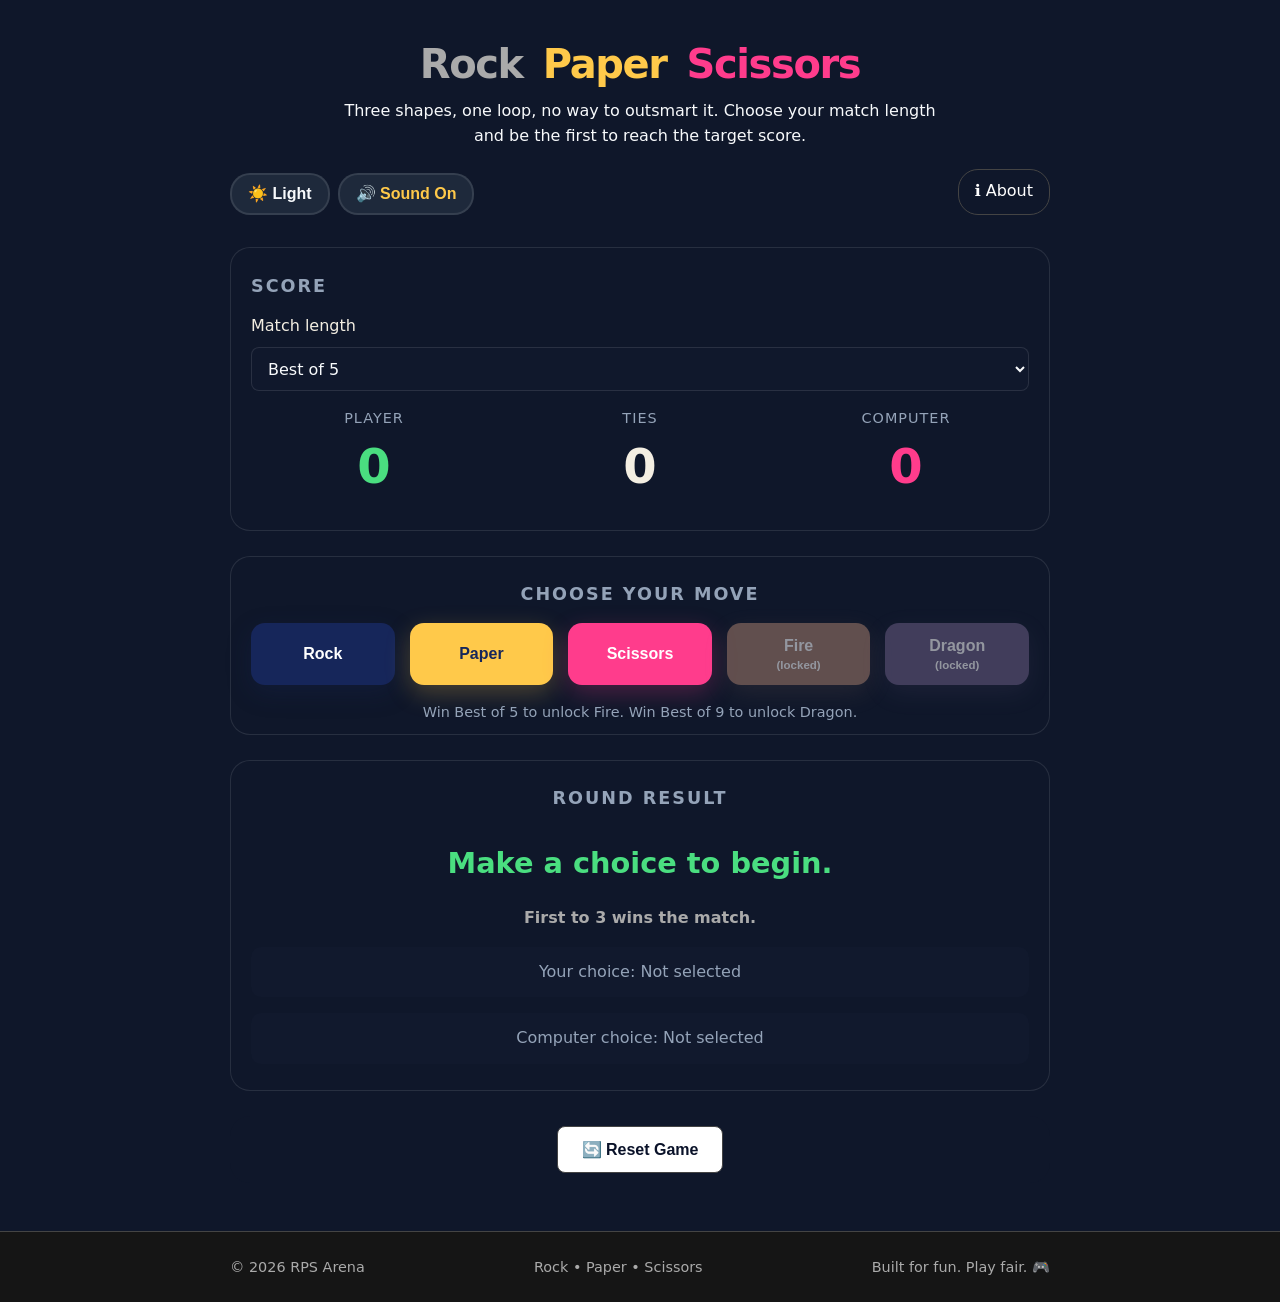
==== index.html @ 644992f8 "DM feat: fixed the script and style links" ====
<!DOCTYPE html>
<html lang="en" data-theme="dark">
    <head>
        <meta charset="UTF-8">
        <meta name="viewport" content="width=device-width, initial-scale=1.0">
        <title>🎮RPS Arena — Rock, Paper, Scissors</title>
        <link rel="stylesheet" href="./assets/css/style.css">
    </head>
  <body>
  <div id="app">
    <!-- HEADER -->
    <header class="site-header">
      <h1 class="wordmark">
        <span>Rock</span><span>Paper</span><span>Scissors</span>
        </h1>
        <p class="premise">
        Three shapes, one loop, no way to outsmart it. Choose your match length
        and be the first to reach the target score.
        </p>
        <div class="nav-container">
            <!-- NAV TOGGLES -->
            <div class="nav-toggles">
                <button type="button" id="theme-toggle" class="toggle-btn" aria-pressed="false">
                    <span class="toggle-icon" aria-hidden="true">🌙</span>
                    <span>Dark</span>
                </button>

                <button type="button" id="sound-toggle" class="toggle-btn" aria-pressed="true">
                    <span class="toggle-icon" aria-hidden="true">🔊</span>
                    <span>Sound On</span>
                </button>
            </div>
            <!-- MAIN NAVIGATION -->
            <nav class="main-nav" aria-label="Main navigation">
                <a href="about.html">ℹ️ About</a>
            </nav>
        </div>
    </header>

    <div class="shell">
      <main>
        <section aria-labelledby="score-heading">
            <h2 id="score-heading">Score</h2>
            <label for="match-length">Match length</label>
            <select id="match-length">
                <option value="5">Best of 5</option>
                <option value="9">Best of 9</option>
            </select>
            <dl>
                <div>
                    <dt>Player</dt>
                    <dd id="player-score">0</dd>
                </div>
                <div>
                    <dt>ties</dt>
                    <dd id="ties-score">0</dd>
                </div>
                <div>
                    <dt>Computer</dt>
                    <dd id="computer-score">0</dd>
                </div>
            </dl>
        </section>

        <section aria-labelledby="choice-heading">
            <h2 id="choice-heading">Choose your move</h2>
            <div>
                <button type="button" id="rock-button" class="rock-button">Rock</button>
                <button type="button" id="paper-button" class="paper-button">Paper</button>
                <button type="button" id="scissors-button" class="scissors-button">Scissors</button>
                <button type="button" id="fire-button" class="fire-button">Fire <span>(locked)</span></button>
                <button type="button" id="dragon-button" class="dragon-button">Dragon <span>(locked)</span></button>
            </div>
            <p id="abilities-status" class="abilities-status">Win Best of 5 to unlock Fire. Win Best of 9 to unlock Dragon.</p>
        </section>

        <section aria-labelledby="result-heading" aria-live="polite">
            <h2 id="result-heading" class="result-heading">Round result</h2>
            <p id="round-result" class="round-result">Make a choice to begin.</p>
            <p id="match-status" class="match-status">First to 3 wins the match.</p>
            <p id="player-choice" class="player-choice">Your choice: Not selected</p>
            <p id="computer-choice" class="computer-choice">Computer choice: Not selected</p>
        </section>

        <section aria-labelledby="reset-heading" class="reset-section">
            <button type="button" id="reset-button">🔄 Reset Game</button>
        </section>
    </main>
    </div>

    <!-- FOOTER --> 
    <footer class="site-footer"> 
        <div class="footer-content"> 
            <p> &copy; 2026 RPS Arena </p> 
            <p> Rock • Paper • Scissors </p> 
            <p> Built for fun. Play fair. 🎮 </p> 
        </div>
    </footer>
    <script src="./assets/JavaScript/script.js"></script>
    <script src="./assets/JavaScript/theme.js"></script>
  </body>
</html>
---- assets/css/style.css ----
:root {
  --ink: #0f1b3d;
  --ink-2: #16265a;
  --ink-3: #0a1229;
  --bone-dim: #b8b1a0;
  --fluo: #ff3c8c;
  --sun: #ffc94a;
  --font-ui: system-ui, -apple-system, "Segoe UI", Roboto, sans-serif;
  --seam: 2px;
  --radius: 4px;
  --ease: cubic-bezier(0.2, 0.8, 0.2, 1);
  --radius-pill: 20px;
}

html[data-theme="dark"] {
  --body-background: #0f172a;
  --background: #0f172a;
  --border: rgba(255, 255, 255, 0.1);
  --text: #f8fafc;
  --bone: #f3eee2;
  --panel-light: rgba(18, 26, 46, 0.75);
  --panel: rgba(18, 26, 46, 0.9);
  --border-color: #444;
  --text-color: #ffffff;
  --text-secondary: #aaaaaa;
  --button-background: #222222;
  --footer-background: #151515;
  --reset-background: #fff;
  --muted: #94a3b8;
  --accent: #4ade80;
  --scissors: #ff3c8c;
  --bg-panel-alt: #1e293b;
  --accent-secondary: #ffc94a;
  --border-hover: #94a3b8;
}

html[data-theme="light"] {
  --body-background: #f8fafc;
  --background: #dddddd;
  --border: rgba(0, 0, 0, 0.1);
  --text: #0f172a;
  --bone: #0f172a;
  --panel-light: rgba(255, 255, 255, 0.75);
  --panel: rgba(255, 255, 255, 0.9);
  --text-secondary: #0f172a;
  --border-color: #cccccc;
  --text-color: #222222;
  --button-background: #eeeeee;
  --footer-background: #dddddd;
  --reset-background: #dddddd;
  --muted: #475569;
  --accent: #166534;
  --scissors: #be185d;
  --bg-panel-alt: #ffffff;
  --accent-secondary: #b45309;
  --border-hover: #64748b;
}

* {
  box-sizing: border-box;
}

html,
body {
  height: 100%;
}

body {
  font-family: var(--font-ui);
  line-height: 1.55;
  background-color: var(--ink);
  background: var(--body-background);
  color: var(--bone);
  font-optical-sizing: auto;
  -webkit-font-smoothing: antialiased;
  margin: 0;
}

.shell {
  max-width: 820px;
  margin: 0 auto;
  position: relative;
  z-index: 1;
  width: 100%;
}
#app {
  margin: 0 auto;
  padding: 0;
}
/* ---------- masthead ---------- */
.site-header {
  width: 100%;
  padding: 2rem 1rem;
  text-align: center;
}
.wordmark {
  font-size: 2.5rem;
  font-weight: 800;
  line-height: 0.84;
  letter-spacing: -0.035em;
  font-variation-settings: "wdth" 90;
  margin: 1rem 0;
}
.wordmark span {
  display: inline-block;
  color: var(--text-secondary);
}
.wordmark span:nth-child(2) {
  padding-left: 0.5em;
  color: var(--sun);
}
.wordmark span:nth-child(3) {
  padding-left: 0.5em;
  color: var(--fluo);
}

.premise {
  text-align: center;
  max-width: 600px;
  margin: auto;
  color: var(--text);
  font-size: 1rem;
  line-height: 1.6;
}

/* MAIN SHELL */
main {
  display: grid;
  gap: 25px;
}

.nav-container {
  display: flex;
  justify-content: space-between;
  align-items: center;
  width: 100%;
  max-width: 820px;
  margin: 0 auto;
}

/* SECTIONS / CARDS */
main section {
  background: var(--background);
  border: 1px solid var(--border);
  border-radius: 20px;
  padding: 10px 20px;
}

main section h2 {
  font-size: 1.1rem;
  text-transform: uppercase;
  letter-spacing: 2px;
  color: var(--muted);
}

#match-length {
  display: block;
  width: 100%;
  margin: 0.5rem 0 1rem;
  padding: 0.65rem 0.75rem;
  border: 1px solid var(--border);
  border-radius: 8px;
  background: var(--panel-light);
  color: var(--text);
  font: inherit;
}

.nav-toggles {
  display: flex;
  gap: 0.5rem;
  justify-content: center;
  margin-top: 1.5rem;
  flex-wrap: wrap;
}

.toggle-btn {
  background: var(--bg-panel-alt);
  color: var(--text);
  border: 2px solid var(--border);
  border-radius: var(--radius-pill);
  padding: 0.6rem 1rem;
  font-size: 1rem;
  cursor: pointer;
}
.toggle-btn[aria-pressed="true"] {
  color: var(--accent-secondary);
}

/* SCORE */
dl {
  display: grid;
  grid-template-columns: repeat(3, 1fr);
  gap: 20px;
}

dl > div {
  border-radius: 16px;
  text-align: center;
  min-width: 0;
}

dt {
  color: var(--muted);
  font-size: 0.9rem;
  text-transform: uppercase;
  letter-spacing: 1px;
}

dd {
  font-size: 3rem;
  font-weight: 900;
  margin: 0;
}

#player-score {
  color: var(--accent);
}

#computer-score {
  color: var(--scissors);
}

/* CHOICE BUTTONS */

#choice-heading {
  text-align: center;
}

#choice-heading + div {
  display: grid;
  grid-template-columns: repeat(5, 1fr);
  gap: 15px;
}

button {
  border: none;
  cursor: pointer;
  color: white;
  font-size: 1rem;
  font-weight: 800;
  border-radius: 14px;
  padding: 14px 20px;

  transition:
    transform 0.2s ease,
    box-shadow 0.2s ease,
    filter 0.2s ease;
}

button:hover {
  transform: translateY(-4px);
  filter: brightness(1.1);
}

button:active {
  transform: translateY(0) scale(0.97);
}

button:focus-visible {
  outline: 3px solid white;
  outline-offset: 3px;
}

/* Individual choices */
#rock-button {
  background: var(--ink-2);
  box-shadow: 0 8px 25px rgba(22, 38, 90, 0.25);
}

#paper-button {
  background: var(--sun);
  box-shadow: 0 8px 25px rgba(255, 201, 74, 0.25);
  color: var(--ink-2);
}

#scissors-button {
  background: var(--fluo);
  box-shadow: 0 8px 25px rgba(255, 60, 140, 0.25);
}

#fire-button {
  background: #ef6c35;
  box-shadow: 0 8px 25px rgba(239, 108, 53, 0.25);
}

#dragon-button {
  background: #7d4fd3;
  box-shadow: 0 8px 25px rgba(125, 79, 211, 0.25);
}

#fire-button span,
#dragon-button span {
  display: block;
  font-size: 0.72rem;
  margin-top: 4px;
}

button:disabled {
  cursor: not-allowed;
  filter: grayscale(0.7);
  opacity: 0.55;
  transform: none;
}

.abilities-status {
  color: var(--muted);
  font-size: 0.9rem;
  margin: 16px 0 0;
  text-align: center;
}

/* =========================
   ROUND RESULT
   ========================= */

[aria-labelledby="result-heading"] {
  text-align: center;
}

#round-result {
  font-size: 1.8rem;
  font-weight: 900;
  color: var(--accent);
  margin-bottom: 20px;
}

#player-choice,
#computer-choice {
  color: var(--muted);
  background: var(--panel-light);
  padding: 13px 16px;
  border-radius: 10px;
  margin-top: 10px;
}

.match-status {
  color: var(--text-secondary);
  font-weight: 700;
}

/* RESET BUTTON */
.reset-section {
  text-align: center;
  border: none;
}
#reset-button {
  display: inline-block;
  padding: 0.8rem 1.5rem;
  border-radius: 8px;
  background: var(--reset-background);
  color: var(--ink-3);
  text-decoration: none;
  border: 1px solid var(--border-color);
  transition: transform 0.2s ease;
  font-weight: bold;
}

#reset-button:hover {
  border-color: var(--border-hover);
}

/* MAIN NAVIGATION*/
.main-nav {
  display: flex;
  justify-content: center;
  align-items: center;
  gap: 1rem;
  margin: 1.25rem 0 0;
}

.main-nav a {
  padding: 0.6rem 1rem;
  color: var(--text-color);
  text-decoration: none;
  border: 1px solid var(--border-color);
  border-radius: var(--radius-pill);
  transition:
    background-color 0.2s ease,
    transform 0.2s ease;
}

.main-nav a:hover {
  transform: translateY(-2px);
}

.main-nav a:focus-visible {
  outline: 3px solid currentColor;
  outline-offset: 3px;
}

/* Current page */
.main-nav a[aria-current="page"] {
  font-weight: bold;
}

/*  ABOUT PAGE  */
.about-page {
  width: 100%;
  max-width: 820px;
  margin: 0 auto;
}
.about-us-img-container {
  display: flex;
  justify-content: center;
  flex-wrap: wrap;
  gap: 30px;
}
.participant {
  flex: 1 1 200px;
  text-align: center;
  max-width: 230px;
  margin: 0 auto;
}
figcaption b {
  font-size: 20px;
  margin: 10px 0;
  float: left;
  width: 100%;
}
.github-link {
  color: var(--text);
  font-size: 40px;
  text-decoration: none;
}
.participant-img {
  width: min(200px, 100%);
  aspect-ratio: 1;
  height: auto;
  object-fit: cover;
  border-radius: 50%;
  border: 3px solid var(--border-color);
}

.about-section h2 {
  margin-bottom: 1rem;
}

.about-section p {
  max-width: 820px;
  line-height: 1.7;
  color: var(--text-secondary);
}

.about-section ul {
  max-width: 820px;
  padding-left: 1.5rem;
  color: var(--text-secondary);
}

.about-section li {
  margin-bottom: 0.7rem;
}

/* TEAM MEMBERS */
.team-member h3 {
  margin-top: 0;
}

.team-member p {
  margin-bottom: 0;
}

/* ABOUT PAGE BUTTON */

.about-action {
  text-align: center;
  border: none;
}

.play-button {
  display: inline-block;
  padding: 0.8rem 1.5rem;
  border-radius: 8px;
  background: var(--reset-background);
  color: var(--ink-3);
  text-decoration: none;
  border: 1px solid var(--border-color);
  transition: transform 0.2s ease;
  font-weight: bold;
}

.play-button:hover {
  transform: translateY(-3px);
}

/* FOOTER */
.site-footer {
  width: 100%;
  margin-top: 3rem;
  padding: 1.5rem 1rem;
  border-top: 1px solid var(--border-color);
  background: var(--footer-background);
}

.footer-content {
  max-width: 820px;
  margin: 0 auto;
  display: flex;
  justify-content: space-between;
  align-items: center;
  gap: 1rem;
  text-align: center;
}

.footer-content p {
  margin: 0;
  color: var(--text-secondary);
  font-size: 0.9rem;
}

/* RESPONSIVE DESIGN */

@media (max-width: 650px) {
  body {
    padding: 25px 15px;
  }

  .wordmark {
    font-size: 2rem;
  }

  .footer-content {
    flex-direction: column;
  }

  .wordmark span {
    display: block;
    margin: 0;
  }

  main section {
    border-radius: 16px;
  }

  #choice-heading + div {
    grid-template-columns: 1fr;
  }

  dl {
    gap: 10px;
  }

  dd {
    font-size: 2.4rem;
  }

  button {
    padding: 16px;
  }

  .main-nav {
    flex-direction: column;
    width: 100%;
  }

  .nav-container {
    flex-direction: column;
    gap: 1rem;
  }

  .nav-toggles {
    width: 100%;
  }

  .main-nav {
    margin-top: 0;
  }

  .main-nav a {
    width: 100%;
    max-width: 250px;
    text-align: center;
  }

  .about-page {
    padding: 2rem 1rem;
  }
}

/* SMALL SCREEN */

@media (max-width: 400px) {
  .premise {
    font-size: 0.9rem;
  }
  #round-result {
    font-size: 1.4rem;
  }
  dl {
    grid-template-columns: 1fr;
  }
}
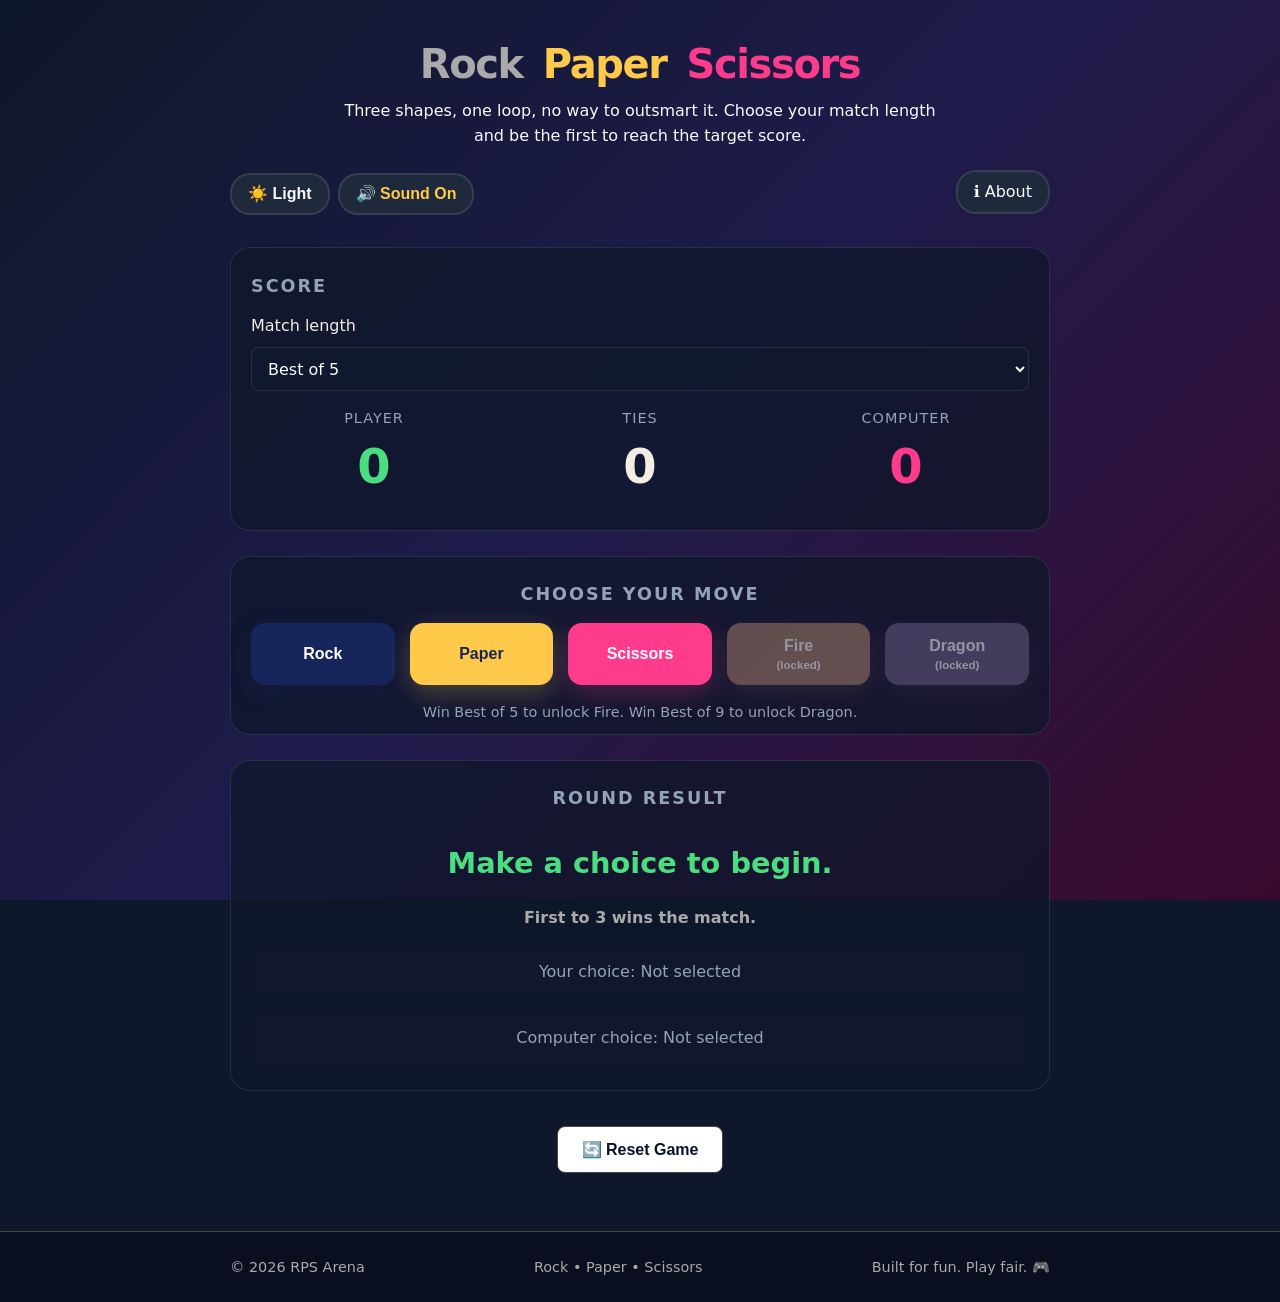
==== commit 82b22707: "Add Some Changes When Testing" ====
--- a/index.html
+++ b/index.html
@@ -1,102 +1,136 @@
-<!DOCTYPE html>
-<html lang="en" data-theme="dark">
-    <head>
-        <meta charset="UTF-8">
-        <meta name="viewport" content="width=device-width, initial-scale=1.0">
-        <title>🎮RPS Arena — Rock, Paper, Scissors</title>
-        <link rel="stylesheet" href="./assets/css/style.css">
-    </head>
+<!doctype html>
+<html lang="en" data-theme="dark" aria-current="page">
+  <head>
+    <meta charset="UTF-8" />
+    <meta name="viewport" content="width=device-width, initial-scale=1.0" />
+    <meta
+      name="description"
+      content="Play Rock, Paper, Scissors against the computer, choose Best of 5 or 9, and unlock Fire and Dragon moves."
+    />
+    <title>🎮RPS Arena — Rock, Paper, Scissors</title>
+    <link rel="stylesheet" href="./assets/css/style.css" />
+    <script src="assets/js/theme.js"></script>
+  </head>
   <body>
-  <div id="app">
-    <!-- HEADER -->
-    <header class="site-header">
-      <h1 class="wordmark">
-        <span>Rock</span><span>Paper</span><span>Scissors</span>
+    <div id="app">
+      <!-- HEADER -->
+      <header class="site-header">
+        <h1 class="wordmark">
+          <span>Rock</span><span>Paper</span><span>Scissors</span>
         </h1>
         <p class="premise">
-        Three shapes, one loop, no way to outsmart it. Choose your match length
-        and be the first to reach the target score.
+          Three shapes, one loop, no way to outsmart it. Choose your match
+          length and be the first to reach the target score.
         </p>
         <div class="nav-container">
-            <!-- NAV TOGGLES -->
-            <div class="nav-toggles">
-                <button type="button" id="theme-toggle" class="toggle-btn" aria-pressed="false">
-                    <span class="toggle-icon" aria-hidden="true">🌙</span>
-                    <span>Dark</span>
-                </button>
+          <!-- NAV TOGGLES -->
+          <div class="nav-toggles">
+            <button type="button" id="theme-toggle" class="toggle-btn">
+              <span class="toggle-icon" aria-hidden="true">🌙</span>
+              <span class="toggle-text">Dark</span>
+            </button>
 
-                <button type="button" id="sound-toggle" class="toggle-btn" aria-pressed="true">
-                    <span class="toggle-icon" aria-hidden="true">🔊</span>
-                    <span>Sound On</span>
-                </button>
-            </div>
-            <!-- MAIN NAVIGATION -->
-            <nav class="main-nav" aria-label="Main navigation">
-                <a href="about.html">ℹ️ About</a>
-            </nav>
+            <button
+              type="button"
+              id="sound-toggle"
+              class="toggle-btn"
+              aria-pressed="true"
+            >
+              <span class="toggle-icon" aria-hidden="true">🔊</span>
+              <span class="toggle-text">Sound On</span>
+            </button>
+          </div>
+          <!-- MAIN NAVIGATION -->
+          <nav class="main-nav" aria-label="Main navigation">
+            <a href="about.html">ℹ️ About</a>
+          </nav>
         </div>
-    </header>
+      </header>
 
-    <div class="shell">
-      <main>
-        <section aria-labelledby="score-heading">
+      <div class="shell">
+        <main>
+          <section aria-labelledby="score-heading">
             <h2 id="score-heading">Score</h2>
             <label for="match-length">Match length</label>
             <select id="match-length">
-                <option value="5">Best of 5</option>
-                <option value="9">Best of 9</option>
+              <option value="5">Best of 5</option>
+              <option value="9">Best of 9</option>
             </select>
             <dl>
-                <div>
-                    <dt>Player</dt>
-                    <dd id="player-score">0</dd>
-                </div>
-                <div>
-                    <dt>ties</dt>
-                    <dd id="ties-score">0</dd>
-                </div>
-                <div>
-                    <dt>Computer</dt>
-                    <dd id="computer-score">0</dd>
-                </div>
+              <div>
+                <dt>Player</dt>
+                <dd id="player-score">0</dd>
+              </div>
+              <div>
+                <dt>ties</dt>
+                <dd id="ties-score">0</dd>
+              </div>
+              <div>
+                <dt>Computer</dt>
+                <dd id="computer-score">0</dd>
+              </div>
             </dl>
-        </section>
+          </section>
 
-        <section aria-labelledby="choice-heading">
+          <section aria-labelledby="choice-heading">
             <h2 id="choice-heading">Choose your move</h2>
             <div>
-                <button type="button" id="rock-button" class="rock-button">Rock</button>
-                <button type="button" id="paper-button" class="paper-button">Paper</button>
-                <button type="button" id="scissors-button" class="scissors-button">Scissors</button>
-                <button type="button" id="fire-button" class="fire-button">Fire <span>(locked)</span></button>
-                <button type="button" id="dragon-button" class="dragon-button">Dragon <span>(locked)</span></button>
+              <button type="button" id="rock-button" class="rock-button">
+                Rock
+              </button>
+              <button type="button" id="paper-button" class="paper-button">
+                Paper
+              </button>
+              <button
+                type="button"
+                id="scissors-button"
+                class="scissors-button"
+              >
+                Scissors
+              </button>
+              <button type="button" id="fire-button" class="fire-button">
+                Fire <span>(locked)</span>
+              </button>
+              <button type="button" id="dragon-button" class="dragon-button">
+                Dragon <span>(locked)</span>
+              </button>
             </div>
-            <p id="abilities-status" class="abilities-status">Win Best of 5 to unlock Fire. Win Best of 9 to unlock Dragon.</p>
-        </section>
+            <p id="abilities-status" class="abilities-status">
+              Win Best of 5 to unlock Fire. Win Best of 9 to unlock Dragon.
+            </p>
+          </section>
 
-        <section aria-labelledby="result-heading" aria-live="polite">
+          <section aria-labelledby="result-heading" aria-live="polite">
             <h2 id="result-heading" class="result-heading">Round result</h2>
-            <p id="round-result" class="round-result">Make a choice to begin.</p>
-            <p id="match-status" class="match-status">First to 3 wins the match.</p>
-            <p id="player-choice" class="player-choice">Your choice: Not selected</p>
-            <p id="computer-choice" class="computer-choice">Computer choice: Not selected</p>
-        </section>
+            <p id="round-result" class="round-result">
+              Make a choice to begin.
+            </p>
+            <p id="match-status" class="match-status">
+              First to 3 wins the match.
+            </p>
+            <p id="player-choice" class="player-choice">
+              Your choice: Not selected
+            </p>
+            <p id="computer-choice" class="computer-choice">
+              Computer choice: Not selected
+            </p>
+          </section>
 
-        <section aria-labelledby="reset-heading" class="reset-section">
+          <section aria-label="Reset game" class="reset-section">
             <button type="button" id="reset-button">🔄 Reset Game</button>
-        </section>
-    </main>
+          </section>
+        </main>
+      </div>
+
+      <!-- FOOTER -->
+      <footer class="site-footer">
+        <div class="footer-content">
+          <p>&copy; 2026 RPS Arena</p>
+          <p>Rock • Paper • Scissors</p>
+          <p>Built for fun. Play fair. 🎮</p>
+        </div>
+      </footer>
+      <script src="./assets/js/script.js"></script>
     </div>
-
-    <!-- FOOTER --> 
-    <footer class="site-footer"> 
-        <div class="footer-content"> 
-            <p> &copy; 2026 RPS Arena </p> 
-            <p> Rock • Paper • Scissors </p> 
-            <p> Built for fun. Play fair. 🎮 </p> 
-        </div>
-    </footer>
-    <script src="./assets/JavaScript/script.js"></script>
-    <script src="./assets/JavaScript/theme.js"></script>
   </body>
 </html>
--- a/assets/css/style.css
+++ b/assets/css/style.css
@@ -1,20 +1,21 @@
 :root {
-  --ink: #0f1b3d;
   --ink-2: #16265a;
   --ink-3: #0a1229;
   --bone-dim: #b8b1a0;
   --fluo: #ff3c8c;
   --sun: #ffc94a;
   --font-ui: system-ui, -apple-system, "Segoe UI", Roboto, sans-serif;
-  --seam: 2px;
-  --radius: 4px;
-  --ease: cubic-bezier(0.2, 0.8, 0.2, 1);
   --radius-pill: 20px;
 }
 
 html[data-theme="dark"] {
-  --body-background: #0f172a;
-  --background: #0f172a;
+  --body-background: linear-gradient(
+    135deg,
+    #0f172a 0%,
+    #1e1b4b 50%,
+    #3b0a2e 100%
+  );
+  --background: rgba(15, 23, 42, 0.72);
   --border: rgba(255, 255, 255, 0.1);
   --text: #f8fafc;
   --bone: #f3eee2;
@@ -24,7 +25,7 @@
   --text-color: #ffffff;
   --text-secondary: #aaaaaa;
   --button-background: #222222;
-  --footer-background: #151515;
+  --footer-background: rgba(10, 15, 30, 0.85);
   --reset-background: #fff;
   --muted: #94a3b8;
   --accent: #4ade80;
@@ -35,8 +36,14 @@
 }
 
 html[data-theme="light"] {
-  --body-background: #f8fafc;
-  --background: #dddddd;
+  --body-background: linear-gradient(
+    135deg,
+    #f8fafc 0%,
+    #e0e7ff 50%,
+    #fce7f3 100%
+  );
+  --background: rgba(255, 255, 255, 0.8);
+  --footer-background: rgba(255, 255, 255, 0.7);
   --border: rgba(0, 0, 0, 0.1);
   --text: #0f172a;
   --bone: #0f172a;
@@ -46,7 +53,6 @@
   --border-color: #cccccc;
   --text-color: #222222;
   --button-background: #eeeeee;
-  --footer-background: #dddddd;
   --reset-background: #dddddd;
   --muted: #475569;
   --accent: #166534;
@@ -65,15 +71,30 @@
   height: 100%;
 }
 
+html {
+  background: #0f172a; /* fallback while the page loads */
+}
+
+html[data-theme="light"] {
+  background: #f8fafc;
+}
+
 body {
   font-family: var(--font-ui);
   line-height: 1.55;
-  background-color: var(--ink);
-  background: var(--body-background);
   color: var(--bone);
-  font-optical-sizing: auto;
   -webkit-font-smoothing: antialiased;
   margin: 0;
+  min-height: 100vh;
+  background: transparent;
+}
+/* Gradient layer that stays fixed while scrolling */
+body::before {
+  content: "";
+  position: fixed;
+  inset: 0;
+  z-index: -1;
+  background: var(--body-background);
 }
 
 .shell {
@@ -257,8 +278,7 @@
 }
 
 button:focus-visible {
-  outline: 3px solid white;
-  outline-offset: 3px;
+  outline: 3px solid var(--accent-secondary);
 }
 
 /* Individual choices */
@@ -309,9 +329,7 @@
   text-align: center;
 }
 
-/* =========================
-   ROUND RESULT
-   ========================= */
+/* ROUND RESULT */
 
 [aria-labelledby="result-heading"] {
   text-align: center;
@@ -342,6 +360,7 @@
 .reset-section {
   text-align: center;
   border: none;
+  background: none;
 }
 #reset-button {
   display: inline-block;
@@ -368,18 +387,29 @@
   margin: 1.25rem 0 0;
 }
 
+/* About button – same pill style as the toggle buttons */
 .main-nav a {
+  display: inline-flex;
+  align-items: center;
+  justify-content: center;
+  gap: 0.4rem;
+  min-height: 44px;
   padding: 0.6rem 1rem;
-  color: var(--text-color);
+  background: var(--bg-panel-alt);
+  color: var(--text);
+  border: 2px solid var(--border);
+  border-radius: var(--radius-pill);
+  font-size: 1rem;
+  line-height: 1.2;
   text-decoration: none;
-  border: 1px solid var(--border-color);
-  border-radius: var(--radius-pill);
   transition:
-    background-color 0.2s ease,
-    transform 0.2s ease;
+    transform 0.2s ease,
+    border-color 0.2s ease;
 }
 
 .main-nav a:hover {
+  transform: translateY(-2px);
+  border-color: var(--accent-secondary);
   transform: translateY(-2px);
 }
 
@@ -451,20 +481,11 @@
   margin-bottom: 0.7rem;
 }
 
-/* TEAM MEMBERS */
-.team-member h3 {
-  margin-top: 0;
-}
-
-.team-member p {
-  margin-bottom: 0;
-}
-
 /* ABOUT PAGE BUTTON */
-
 .about-action {
   text-align: center;
   border: none;
+  background: none;
 }
 
 .play-button {
@@ -479,10 +500,6 @@
   font-weight: bold;
 }
 
-.play-button:hover {
-  transform: translateY(-3px);
-}
-
 /* FOOTER */
 .site-footer {
   width: 100%;
@@ -508,8 +525,102 @@
   font-size: 0.9rem;
 }
 
+/* ========== 404 PAGE ========== */
+.error-page section {
+  text-align: center;
+  padding: 2rem 1.5rem;
+}
+
+.error-code {
+  margin: 0;
+  font-size: clamp(5rem, 20vw, 9rem);
+  font-weight: 900;
+  line-height: 1;
+  letter-spacing: -0.04em;
+  background: linear-gradient(90deg, var(--sun), var(--fluo), #7d4fd3);
+  -webkit-background-clip: text;
+  background-clip: text;
+  color: transparent;
+}
+
+.error-page h2 {
+  margin: 0.75rem 0;
+  font-size: 1.4rem;
+}
+
+.error-message {
+  max-width: 480px;
+  margin: 0 auto 1.5rem;
+  color: var(--text-secondary);
+  line-height: 1.6;
+}
+
+.error-picks {
+  display: grid;
+  grid-template-columns: 1fr 1fr;
+  gap: 10px;
+  max-width: 480px;
+  margin: 0 auto;
+}
+
+.error-picks p {
+  margin: 0;
+  padding: 12px;
+  border-radius: 10px;
+  background: var(--panel-light);
+  color: var(--muted);
+  font-size: 0.9rem;
+}
+
+.error-picks strong {
+  display: block;
+  color: var(--text);
+}
+
+.error-result {
+  margin: 1.25rem 0 1.5rem;
+  font-size: 1.3rem;
+  font-weight: 900;
+  color: var(--scissors);
+}
+
+.error-actions {
+  display: flex;
+  flex-wrap: wrap;
+  justify-content: center;
+  gap: 0.75rem;
+}
+
+.error-link {
+  display: inline-flex;
+  align-items: center;
+  min-height: 44px;
+  padding: 0.8rem 1.5rem;
+  border: 2px solid var(--border);
+  border-radius: 8px;
+  background: var(--bg-panel-alt);
+  color: var(--text);
+  font-weight: bold;
+  text-decoration: none;
+}
+
+.error-link:hover,
+.play-button:hover {
+  transform: translateY(-3px);
+}
+
+.error-link:focus-visible,
+.play-button:focus-visible {
+  outline: 3px solid var(--accent-secondary);
+  outline-offset: 3px;
+}
+
 /* RESPONSIVE DESIGN */
-
+@media (max-width: 820px) {
+  #choice-heading + div {
+    grid-template-columns: repeat(3, 1fr);
+  }
+}
 @media (max-width: 650px) {
   body {
     padding: 25px 15px;
@@ -555,25 +666,49 @@
 
   .nav-container {
     flex-direction: column;
-    gap: 1rem;
+    align-items: center;
+    gap: 0.6rem;
+    width: 100%;
   }
 
   .nav-toggles {
+    display: grid;
+    grid-template-columns: 1fr 1fr;
+    gap: 0.6rem;
     width: 100%;
+    max-width: 320px;
+    margin: 1.5rem auto 0;
   }
 
   .main-nav {
-    margin-top: 0;
+    width: 100%;
+    max-width: 320px;
+    margin: 0 auto;
   }
 
   .main-nav a {
     width: 100%;
-    max-width: 250px;
-    text-align: center;
+  }
+
+  .toggle-btn,
+  .main-nav a {
+    padding: 0.7rem 1rem;
   }
 
   .about-page {
     padding: 2rem 1rem;
+  }
+  .error-picks {
+    grid-template-columns: 1fr;
+  }
+
+  .error-actions {
+    flex-direction: column;
+    align-items: stretch;
+  }
+
+  .error-actions a {
+    justify-content: center;
   }
 }
 
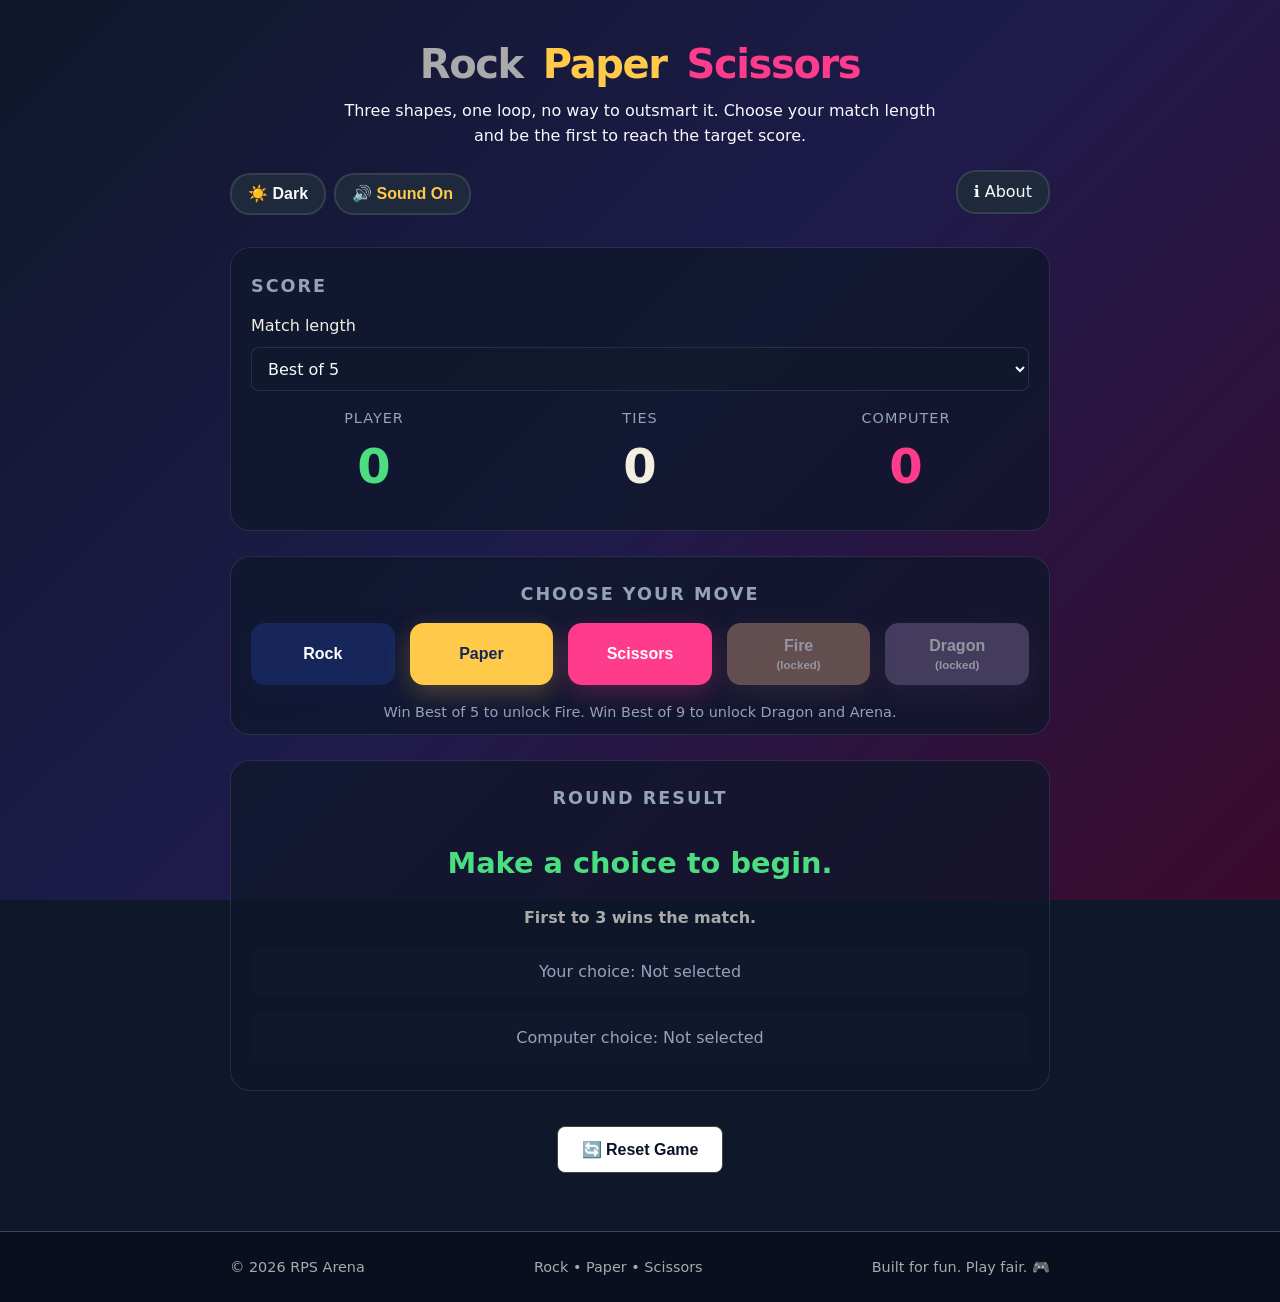
==== commit 1b116538: "DM feat: Added an arena mode that unlocks after beating the best of 5 and best of 9. This mode gives" ====
--- a/index.html
+++ b/index.html
@@ -1,15 +1,10 @@
 <!doctype html>
-<html lang="en" data-theme="dark" aria-current="page">
+<html lang="en" data-theme="dark">
   <head>
     <meta charset="UTF-8" />
     <meta name="viewport" content="width=device-width, initial-scale=1.0" />
-    <meta
-      name="description"
-      content="Play Rock, Paper, Scissors against the computer, choose Best of 5 or 9, and unlock Fire and Dragon moves."
-    />
     <title>🎮RPS Arena — Rock, Paper, Scissors</title>
     <link rel="stylesheet" href="./assets/css/style.css" />
-    <script src="assets/js/theme.js"></script>
   </head>
   <body>
     <div id="app">
@@ -25,9 +20,14 @@
         <div class="nav-container">
           <!-- NAV TOGGLES -->
           <div class="nav-toggles">
-            <button type="button" id="theme-toggle" class="toggle-btn">
+            <button
+              type="button"
+              id="theme-toggle"
+              class="toggle-btn"
+              aria-pressed="false"
+            >
               <span class="toggle-icon" aria-hidden="true">🌙</span>
-              <span class="toggle-text">Dark</span>
+              <span>Dark</span>
             </button>
 
             <button
@@ -55,6 +55,7 @@
             <select id="match-length">
               <option value="5">Best of 5</option>
               <option value="9">Best of 9</option>
+              <option value="arena" disabled>Arena (locked)</option>
             </select>
             <dl>
               <div>
@@ -96,7 +97,8 @@
               </button>
             </div>
             <p id="abilities-status" class="abilities-status">
-              Win Best of 5 to unlock Fire. Win Best of 9 to unlock Dragon.
+              Win Best of 5 to unlock Fire, then Best of 9 to unlock Dragon and
+              Arena.
             </p>
           </section>
 
@@ -131,6 +133,7 @@
         </div>
       </footer>
       <script src="./assets/js/script.js"></script>
+      <script src="./assets/js/theme.js"></script>
     </div>
   </body>
 </html>
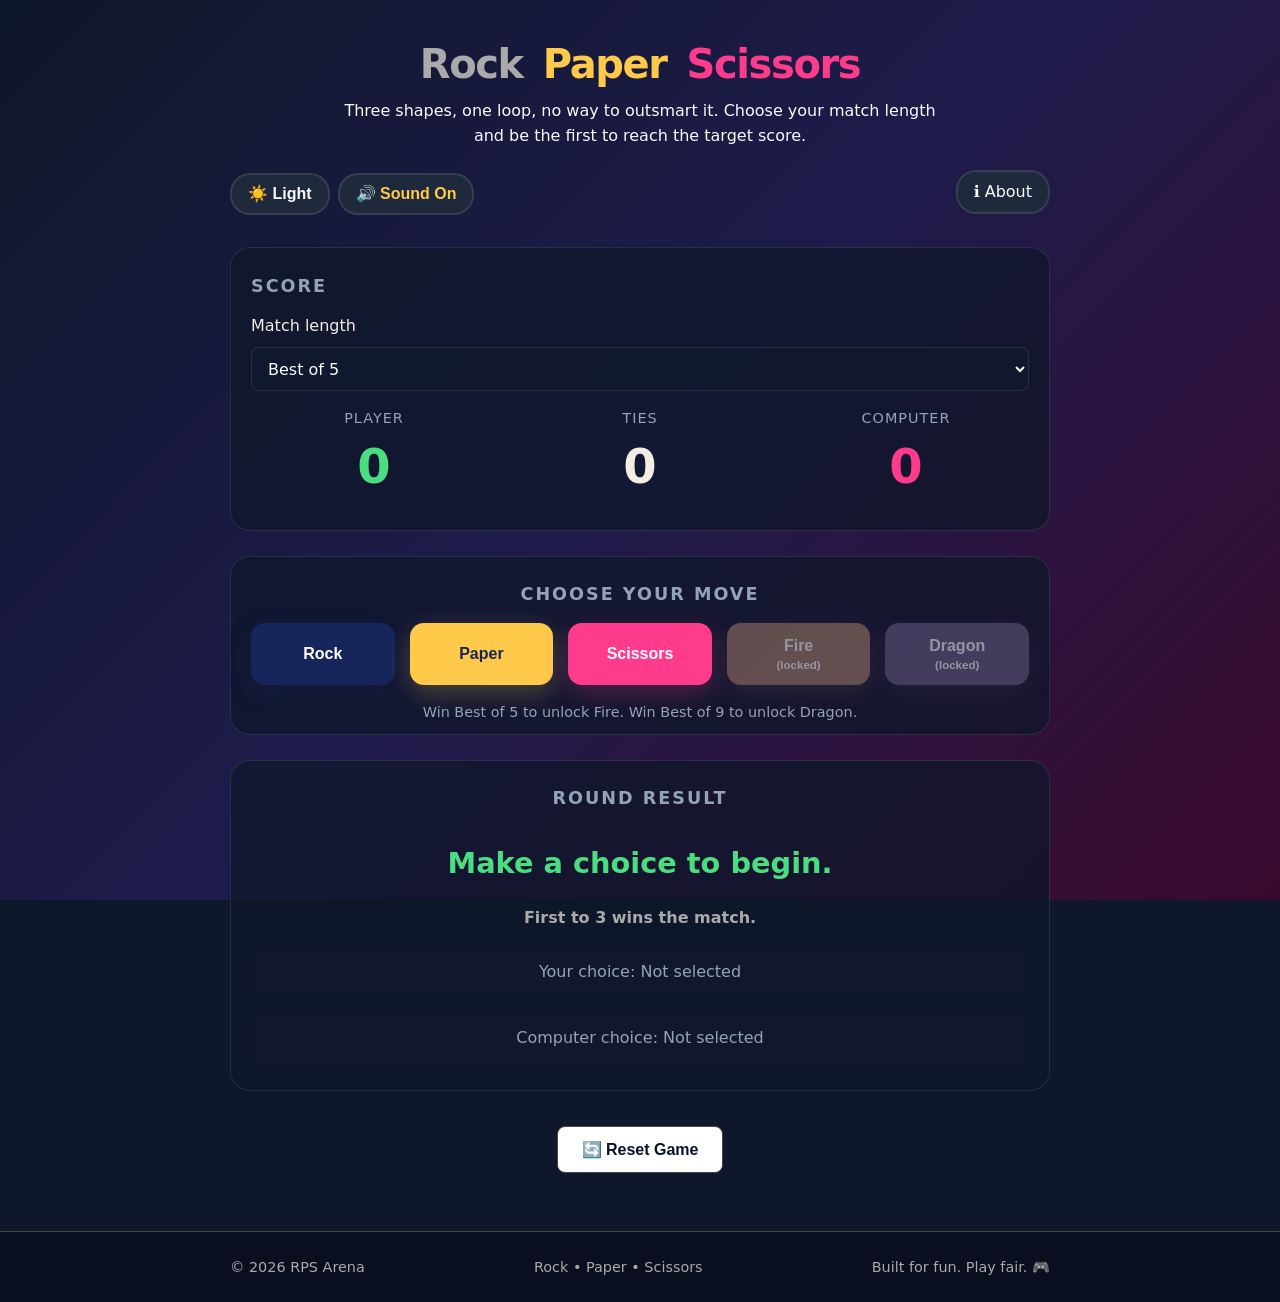
==== commit c73f5f9f: "Merge pull request #50 from DonielM/404-Page Add 404 Page" ====
--- a/index.html
+++ b/index.html
@@ -1,10 +1,15 @@
 <!doctype html>
-<html lang="en" data-theme="dark">
+<html lang="en" data-theme="dark" aria-current="page">
   <head>
     <meta charset="UTF-8" />
     <meta name="viewport" content="width=device-width, initial-scale=1.0" />
+    <meta
+      name="description"
+      content="Play Rock, Paper, Scissors against the computer, choose Best of 5 or 9, and unlock Fire and Dragon moves."
+    />
     <title>🎮RPS Arena — Rock, Paper, Scissors</title>
     <link rel="stylesheet" href="./assets/css/style.css" />
+    <script src="assets/js/theme.js"></script>
   </head>
   <body>
     <div id="app">
@@ -20,14 +25,9 @@
         <div class="nav-container">
           <!-- NAV TOGGLES -->
           <div class="nav-toggles">
-            <button
-              type="button"
-              id="theme-toggle"
-              class="toggle-btn"
-              aria-pressed="false"
-            >
+            <button type="button" id="theme-toggle" class="toggle-btn">
               <span class="toggle-icon" aria-hidden="true">🌙</span>
-              <span>Dark</span>
+              <span class="toggle-text">Dark</span>
             </button>
 
             <button
@@ -55,7 +55,6 @@
             <select id="match-length">
               <option value="5">Best of 5</option>
               <option value="9">Best of 9</option>
-              <option value="arena" disabled>Arena (locked)</option>
             </select>
             <dl>
               <div>
@@ -97,8 +96,7 @@
               </button>
             </div>
             <p id="abilities-status" class="abilities-status">
-              Win Best of 5 to unlock Fire, then Best of 9 to unlock Dragon and
-              Arena.
+              Win Best of 5 to unlock Fire. Win Best of 9 to unlock Dragon.
             </p>
           </section>
 
@@ -133,7 +131,6 @@
         </div>
       </footer>
       <script src="./assets/js/script.js"></script>
-      <script src="./assets/js/theme.js"></script>
     </div>
   </body>
 </html>
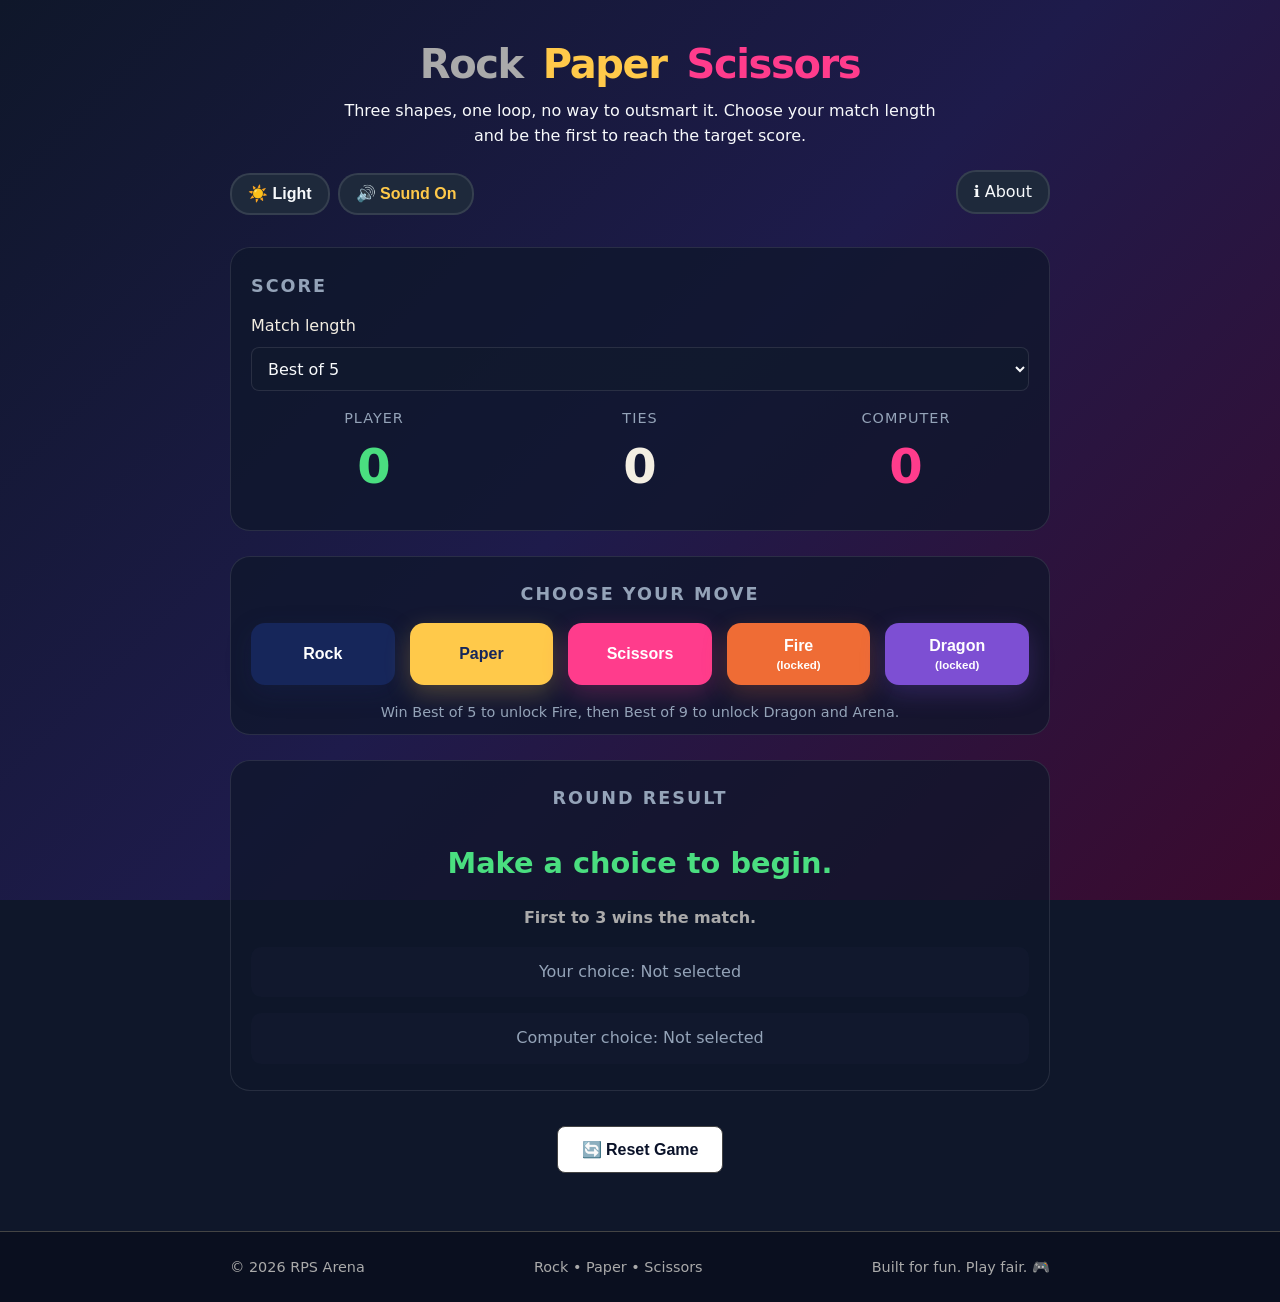
==== commit a9e9ced2: "Merge branch 'main' into DM-arena-mode" ====
--- a/index.html
+++ b/index.html
@@ -55,6 +55,7 @@
             <select id="match-length">
               <option value="5">Best of 5</option>
               <option value="9">Best of 9</option>
+              <option value="arena" disabled>Arena (locked)</option>
             </select>
             <dl>
               <div>
@@ -96,7 +97,8 @@
               </button>
             </div>
             <p id="abilities-status" class="abilities-status">
-              Win Best of 5 to unlock Fire. Win Best of 9 to unlock Dragon.
+              Win Best of 5 to unlock Fire, then Best of 9 to unlock Dragon and
+              Arena.
             </p>
           </section>
 
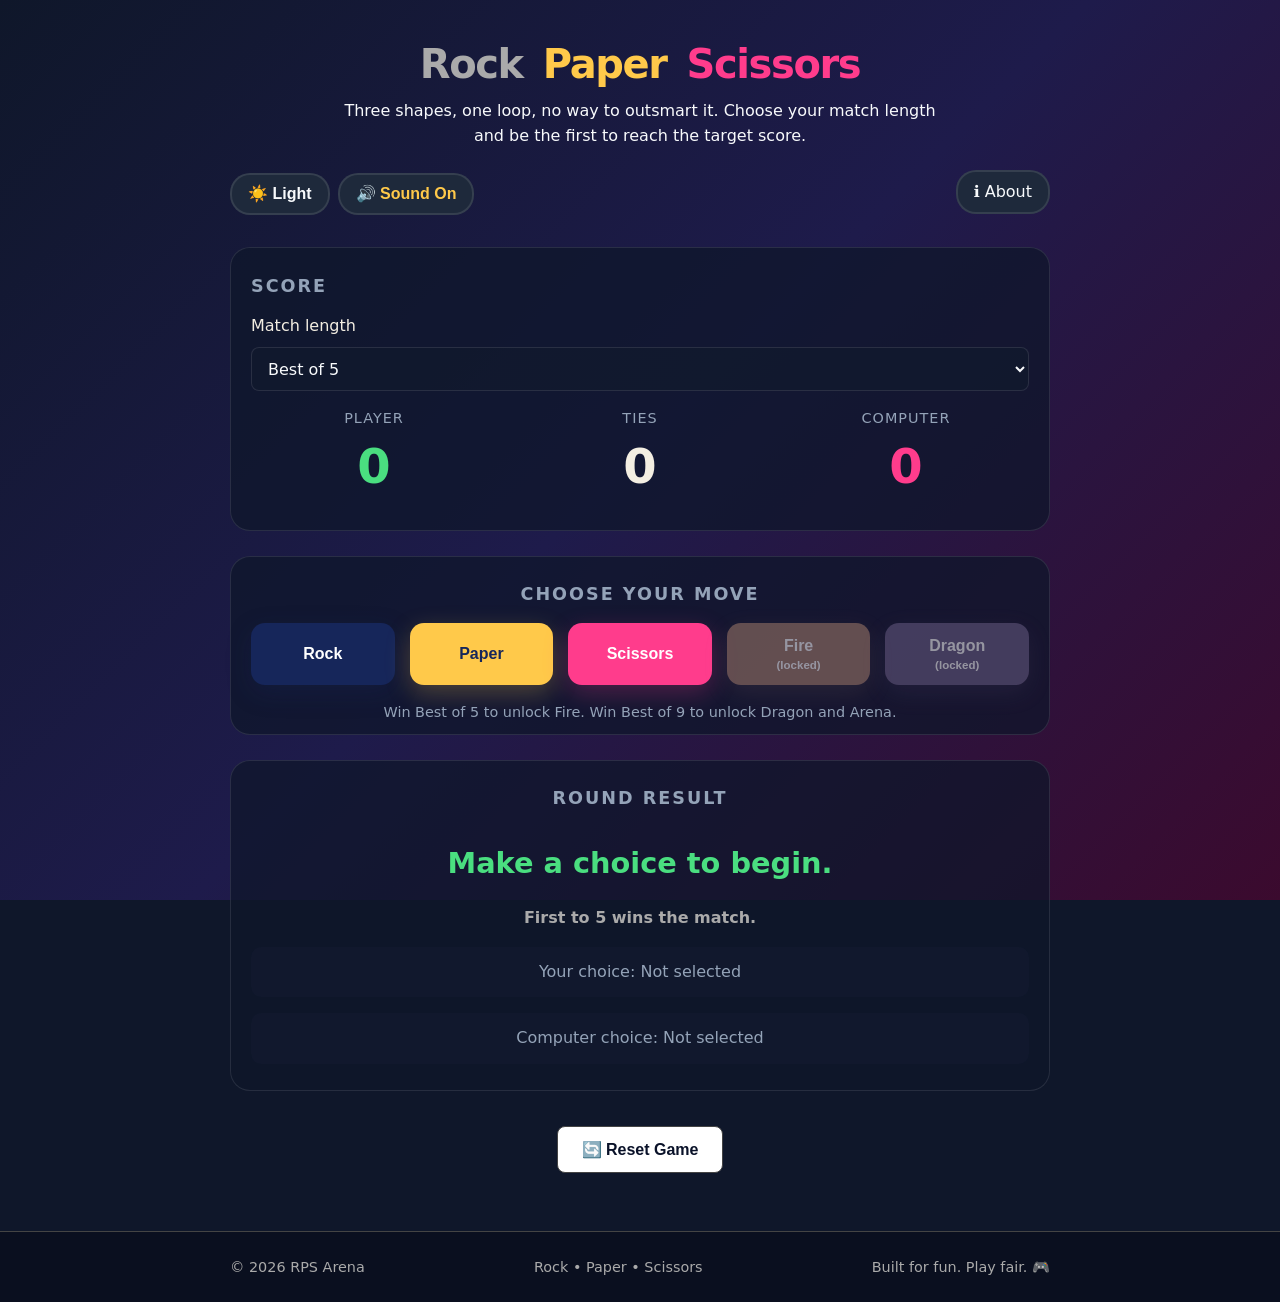
==== commit 5e5bb37b: "Enforce first-to-five match winner checks Co-authored-by: DonielM <151669456+DonielM@users.noreply.g" ====
--- a/index.html
+++ b/index.html
@@ -108,7 +108,7 @@
               Make a choice to begin.
             </p>
             <p id="match-status" class="match-status">
-              First to 3 wins the match.
+              First to 5 wins the match.
             </p>
             <p id="player-choice" class="player-choice">
               Your choice: Not selected
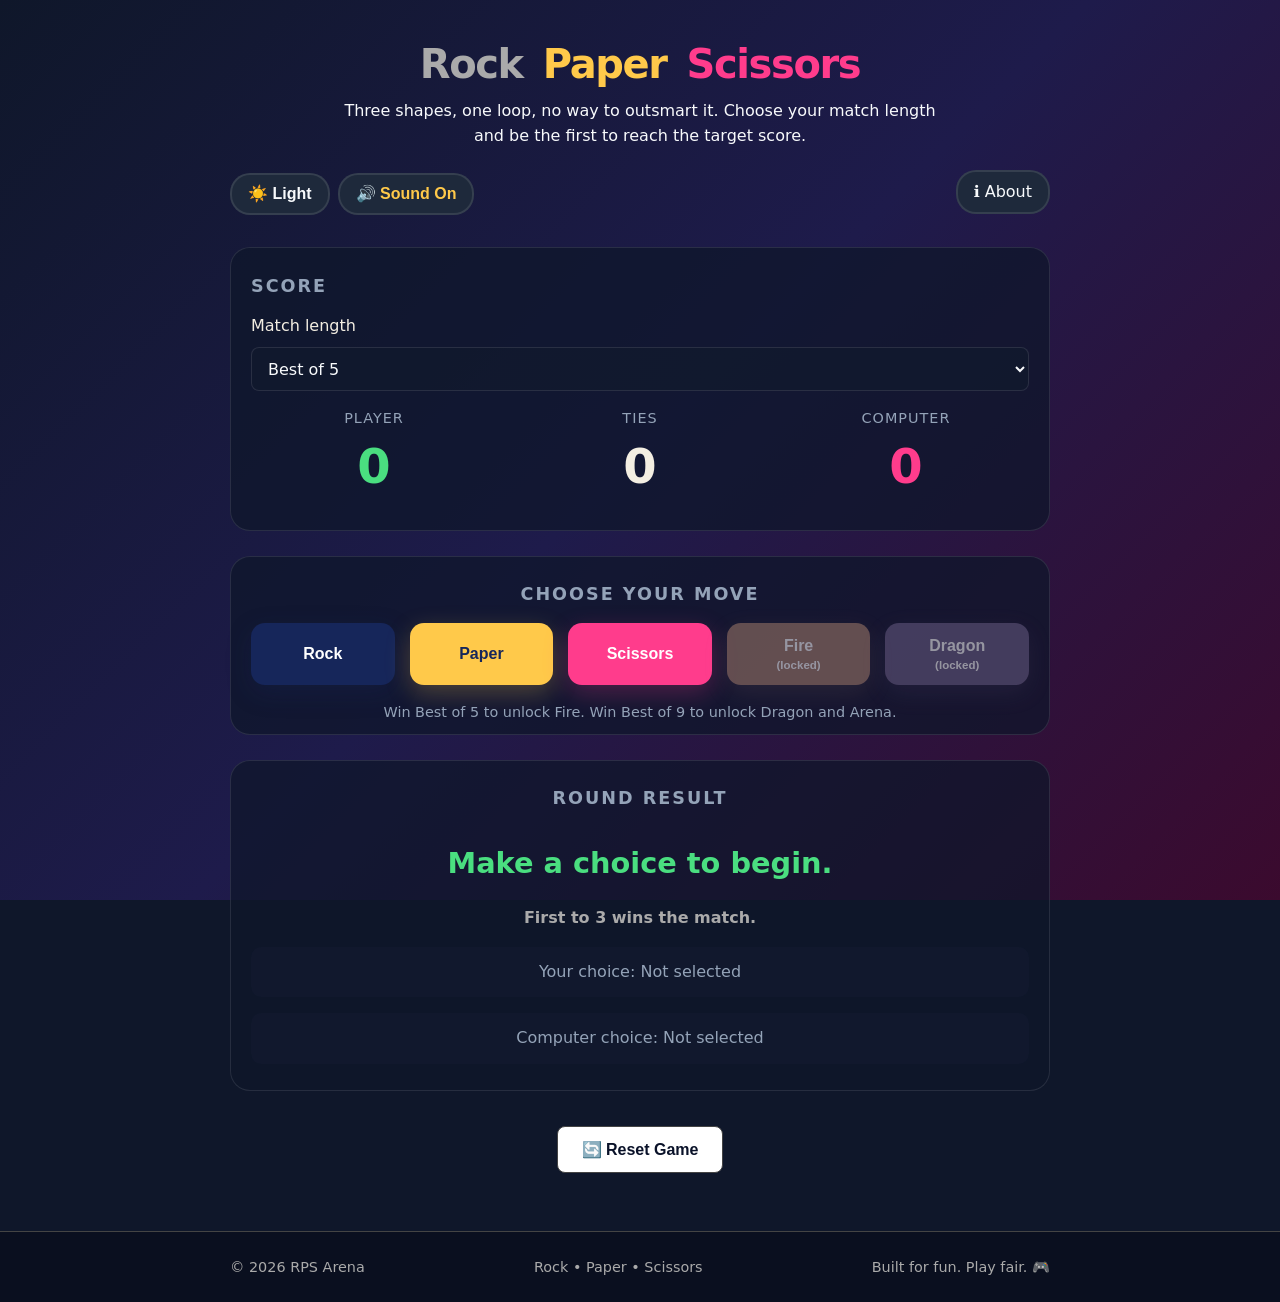
==== commit ec3a2566: "Revert "Enforce first-to-five match completion and winner lockout flow"" ====
--- a/index.html
+++ b/index.html
@@ -108,7 +108,7 @@
               Make a choice to begin.
             </p>
             <p id="match-status" class="match-status">
-              First to 5 wins the match.
+              First to 3 wins the match.
             </p>
             <p id="player-choice" class="player-choice">
               Your choice: Not selected
